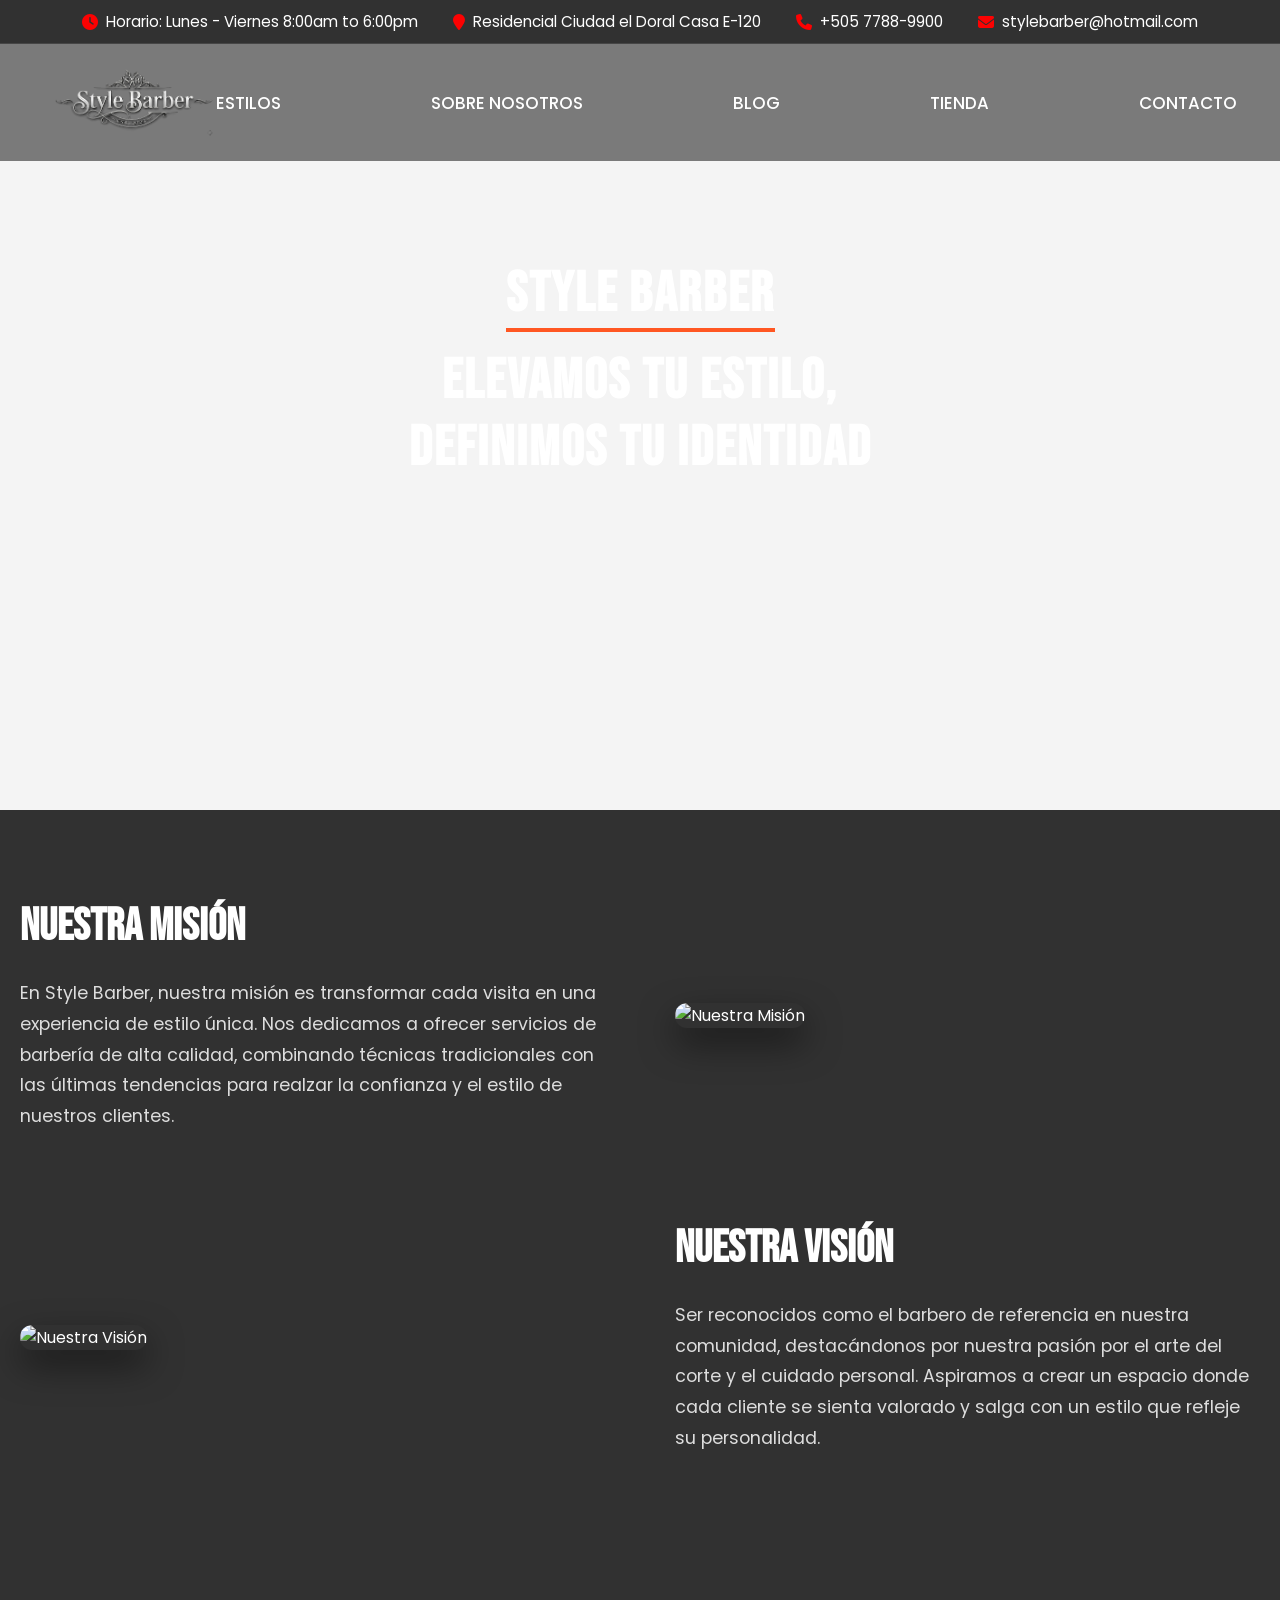
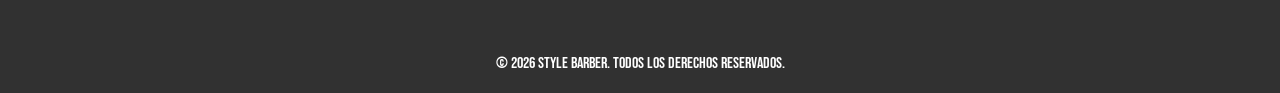
==== pages/about.html @ bc14a7db "Cambios" ====
<!DOCTYPE html>
<html lang="es">

<head>
    <meta charset="UTF-8">
    <meta name="viewport" content="width=device-width, initial-scale=1.0">
    <link rel="stylesheet" href="https://cdnjs.cloudflare.com/ajax/libs/font-awesome/6.5.1/css/all.min.css">
    <link rel="stylesheet" href="../css/global.css">
    <link rel="stylesheet" href="../css/about.css">
    <title>Sobre Nosotros | Style Barber</title>
</head>

<body>
    <div class="portada-principal">
    <header class="header">
        <div class="top-bar">
            <div class="container">

                <div class="contact-info">
                    <div class="info-item horario">
                        <i class="fa fa-clock"></i>
                        <span>Horario: Lunes - Viernes 8:00am to 6:00pm</span>
                    </div>
                    <div class="info-item direccion">
                        <i class="fa fa-map-marker"></i>
                        <span>Residencial Ciudad el Doral Casa E-120</span>
                    </div>
                    <div class="info-item telefono">
                        <i class="fa fa-phone"></i>
                        <a href="tel:+50577889900">+505 7788-9900</a>
                    </div>
                    <div class="info-item email">
                        <i class="fa fa-envelope"></i>
                        <a href="mailto:stylebarber@hotmail.com">stylebarber@hotmail.com</a>
                    </div>
                </div>

            </div>
        </div>

        <nav class="navbar">
            <div class="navbar-container">
                <div class="logo">
                    <a href="../index.html">
                        <img src="../assets/logoT.PNG" alt="Style Barber" width="200" height="100">
                    </a>
                </div>
                <div class="hamburger">
                    <i class="fa-solid fa-bars"></i>
                </div>
                <ul class="nav-menu">
                    <li><a href="styles.html">Estilos</a></li>
                    <li><a href="about.html">Sobre Nosotros</a></li>
                    <li><a href="blog.html">Blog</a></li>
                    <li><a href="shop.html">Tienda</a></li>
                    <li><a href="contact.html">Contacto</a></li>
                </ul>
            </div>
        </nav>
    </header>
    <main>
        <section class="about-section">
            <div class="container">
                <span class="section-title">Style Barber</span>
                <h1 class="section-heading">Elevamos Tu Estilo,
                    <br>
                    Definimos Tu Identidad
                </h1>
            </div>
        </section>
    </div>
        <section class="mission-vision">
    <div class="container">

        <!-- MISIÓN -->
        <div class="mission">
            <div class="text-content">
                <h2>Nuestra Misión</h2>
                <p>En Style Barber, nuestra misión es transformar cada visita en una experiencia de estilo única. Nos dedicamos a ofrecer servicios de barbería de alta calidad, combinando técnicas tradicionales con las últimas tendencias para realzar la confianza y el estilo de nuestros clientes.</p>
            </div>
            <div class="image-content">
                <img src="../assets/mision.jpg" alt="Nuestra Misión" loading="lazy">
            </div>
        </div>

        <!-- VISIÓN -->
        <div class="vision">
            <div class="image-content">
                <img src="../assets/vision.jpg" alt="Nuestra Visión" loading="lazy">
            </div>
            <div class="text-content">
                <h2>Nuestra Visión</h2>
                <p>Ser reconocidos como el barbero de referencia en nuestra comunidad, destacándonos por nuestra pasión por el arte del corte y el cuidado personal. Aspiramos a crear un espacio donde cada cliente se sienta valorado y salga con un estilo que refleje su personalidad.</p>
            </div>
        </div>

    </div>
</section>
    </main>

        <footer>
            <p>&copy; 2026 Style Barber. Todos los derechos reservados.</p>
        </footer>

        <script src="../JS/script.js"></script>
</body>

</html>
---- css/global.css ----
@import url('https://fonts.googleapis.com/css2?family=Poppins:ital,wght@0,100;0,200;0,300;0,400;0,500;0,600;0,700;0,800;0,900;1,100;1,200;1,300;1,400;1,500;1,600;1,700;1,800;1,900&display=swap');
@import url('https://fonts.googleapis.com/css2?family=Bebas+Neue&display=swap');

* {
    margin: 0;
    padding: 0;
    box-sizing: border-box;
    text-decoration: none;
    list-style: none;
}

body {
    font-family: 'Poppins', sans-serif;
    background-color: #f4f4f4;
    color: #333;
}

/* ==================== TOP BAR ==================== */
.top-bar {
    background-color: rgba(0, 0, 0, 0.8);
    color: #fff;
    padding: 10px 0;
    width: 100%;
    font-size: 0.95rem;
    border-bottom: 1px solid rgba(255, 255, 255, 0.1);
}

.top-bar .container {
    max-width: 1400px;
    margin: 0 auto;
    padding: 0 15px;
    display: flex;
    justify-content: center;
}

.contact-info {
    display: flex;
    align-items: center;
    justify-content: center;
    gap: 35px;
    flex-wrap: nowrap;
    overflow-x: auto;
    width: 100%;
}

.info-item {
    display: flex;
    align-items: center;
    gap: 8px;
    white-space: nowrap;
    flex-shrink: 0;
}

.info-item i {
    color: #fc0202;
    font-size: 1rem;
}

/* Hover */
.top-bar a {
    color: #fff;
    transition: color 0.3s ease;
}

.contact-info a:hover {
    color: rgb(252, 2, 2);
}

/* ==================== NAVBAR ==================== */
.navbar {
    background-color: rgba(0, 0, 0, 0.5);
    padding: 15px 20px;
    width: 100%;
    box-sizing: border-box;
    display: flex;
    align-items: center;
    position: sticky;
    top: 0;
    z-index: 1000;
}

.navbar-container {
    max-width: 1400px;
    margin: 0 auto;
    padding: 0 25px;
    width: 100%;
    display: flex;
    align-items: center;
    justify-content: space-between;
}

.navbar .logo {
    flex-shrink: 0;
}

.navbar .logo img {
    padding: 0;
    height: 80px;
    width: auto;
}

.navbar ul {
    display: flex;
    gap: 150px;
    margin: 0;
    padding: 0;
    align-items: center;
}

.navbar ul li {
    display: inline-block;
}

.navbar a {
    color: #fff;
    transition: color 0.3s ease;
    text-transform: uppercase;
    font-size: 1.05rem;
    font-weight: 500;
    white-space: nowrap;
}

.navbar a:hover {
    color: rgb(252, 2, 2);
}

@media (max-width: 1100px) {
    .contact-info {
        gap: 15px;
    }

    .navbar ul {
        gap: 20px;
    }
}

@media (max-width: 768px) {
    .top-bar .container {
        padding: 0 12px;
    }

    .contact-info {
        gap: 18px;
        font-size: 0.9rem;
        justify-content: flex-start;
        /* Evita corte del correo */
    }

    .navbar {
        padding: 12px 15px;
    }

    .navbar .logo img {
        height: 58px;
    }

    .navbar ul {
        display: none;
        /* Se activará con JS después */
        flex-direction: column;
        gap: 18px;
        position: absolute;
        top: 100%;
        left: 0;
        width: 100%;
        background-color: rgba(0, 0, 0, 0.98);
        padding: 25px 0;
        align-items: center;
    }
}

/* ==================== HAMBURGER MENU ==================== */
.hamburger {
    display: none;
    font-size: 2rem;
    color: #fff;
    cursor: pointer;
    padding: 5px;
}

/* Menú en desktop */
.nav-menu {
    display: flex;
    gap: 150px;
    /* El que tú pusiste */
    margin: 0;
    padding: 0;
    align-items: center;
}

/* ==================== RESPONSIVE - MÓVIL ==================== */
@media (max-width: 992px) {
    .hamburger {
        display: block;
    }

    .nav-menu {
        display: none;
        flex-direction: column;
        gap: 25px;
        position: absolute;
        top: 100%;
        left: 0;
        width: 100%;
        background-color: rgba(0, 0, 0, 0.95);
        padding: 30px 0;
        text-align: center;
    }

    .nav-menu.active {
        display: flex;
    }

    .navbar-container {
        justify-content: space-between;
    }
}

footer {
    background-color: rgba(0, 0, 0, 0.8);
    color: #ffffff;
    text-align: center;
    padding: 20px;
    font-family: 'Bebas Neue', cursive;
}
---- css/about.css ----
.portada-principal {
    background-image: url('../assets/portada_about.JPG');
    background-position: center top;
    background-repeat: no-repeat;
    background-size: cover;
    min-height: 90vh;
}

.about-section {
    margin: 40px 0;
    padding: 60px 0;
    text-align: center;
    display: flex;
    flex-direction: column;
}

.section-title {
    font-family: 'Bebas Neue', cursive;
    letter-spacing: 2px;
    font-size: 3.5em;
    margin-bottom: 20px;
    color: #ffffff;
    font-weight: bold;
    border-bottom: 4px solid #ff5722;
}

.section-heading {
    font-family: 'Bebas Neue', cursive;
    letter-spacing: 2px;
    font-size: 3.5em;
    padding: 20px 0;
    color: #ffffff;
}

.mission-vision {
    padding: 90px 20px;
    background-color: rgba(0, 0, 0, 0.8);
    color: #fff;
}

.mission-vision .container {
    max-width: 1250px;
    margin: 0 auto;
}

.mission, .vision {
    display: flex;
    align-items: center;
    gap: 70px;
    margin-bottom: 90px;
    flex-wrap: wrap;
}

/* === MISIÓN === */
.mission .text-content {
    order: 1;
}

.mission .image-content {
    order: 2;
}

/* === VISIÓN === */
.vision .text-content {
    order: 2;        /* Texto a la derecha */
}

.vision .image-content {
    order: 1;        /* Imagen a la izquierda */
}

.text-content {
    flex: 1;
    min-width: 300px;
}

.text-content h2 {
    font-family: 'Bebas Neue', cursive;
    font-size: 2.8rem;
    margin-bottom: 25px;
    color: #fff;
}

.text-content p {
    font-size: 1.1rem;
    line-height: 1.75;
    color: #ddd;
}

.image-content {
    flex: 1;
    min-width: 300px;
}

.image-content img {
    width: 100%;
    height: auto;
    border-radius: 12px;
    box-shadow: 0 15px 35px rgba(0, 0, 0, 0.5);
}

/* Responsive */
@media (max-width: 768px) {
    .mission, .vision {
        flex-direction: column !important;
        text-align: center;
        gap: 40px;
    }
}
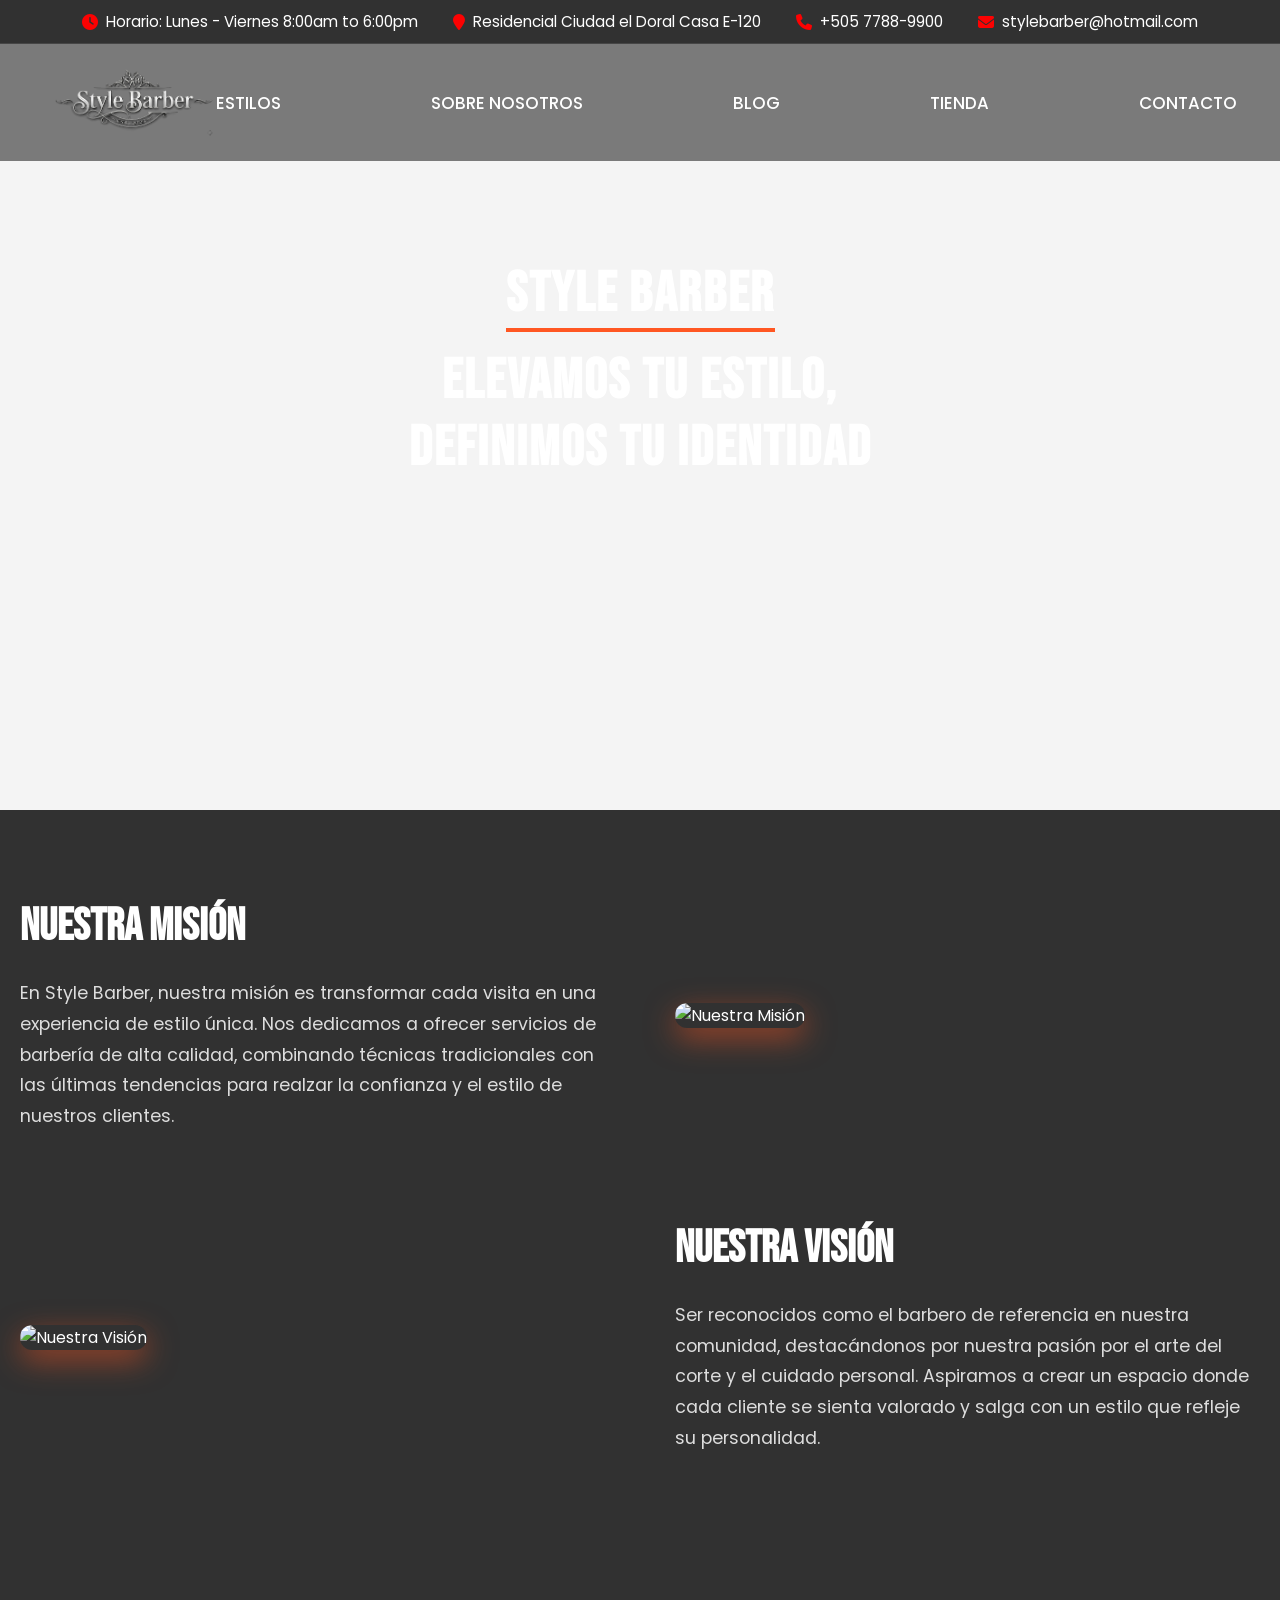
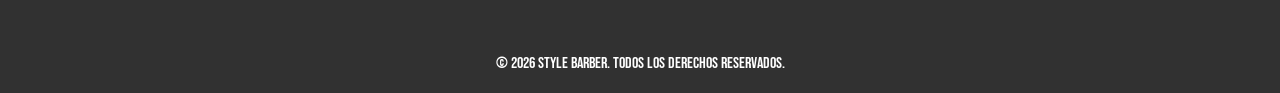
==== commit f2d90554: "Nuevo" ====
--- a/pages/about.html
+++ b/pages/about.html
@@ -72,7 +72,6 @@
         <section class="mission-vision">
     <div class="container">
 
-        <!-- MISIÓN -->
         <div class="mission">
             <div class="text-content">
                 <h2>Nuestra Misión</h2>
@@ -83,7 +82,6 @@
             </div>
         </div>
 
-        <!-- VISIÓN -->
         <div class="vision">
             <div class="image-content">
                 <img src="../assets/vision.jpg" alt="Nuestra Visión" loading="lazy">
--- a/css/about.css
+++ b/css/about.css
@@ -51,7 +51,6 @@
     flex-wrap: wrap;
 }
 
-/* === MISIÓN === */
 .mission .text-content {
     order: 1;
 }
@@ -60,13 +59,12 @@
     order: 2;
 }
 
-/* === VISIÓN === */
 .vision .text-content {
-    order: 2;        /* Texto a la derecha */
+    order: 2;        
 }
 
 .vision .image-content {
-    order: 1;        /* Imagen a la izquierda */
+    order: 1;       
 }
 
 .text-content {
@@ -96,7 +94,7 @@
     width: 100%;
     height: auto;
     border-radius: 12px;
-    box-shadow: 0 15px 35px rgba(0, 0, 0, 0.5);
+    box-shadow: 0 10px 30px #ff572288;
 }
 
 /* Responsive */
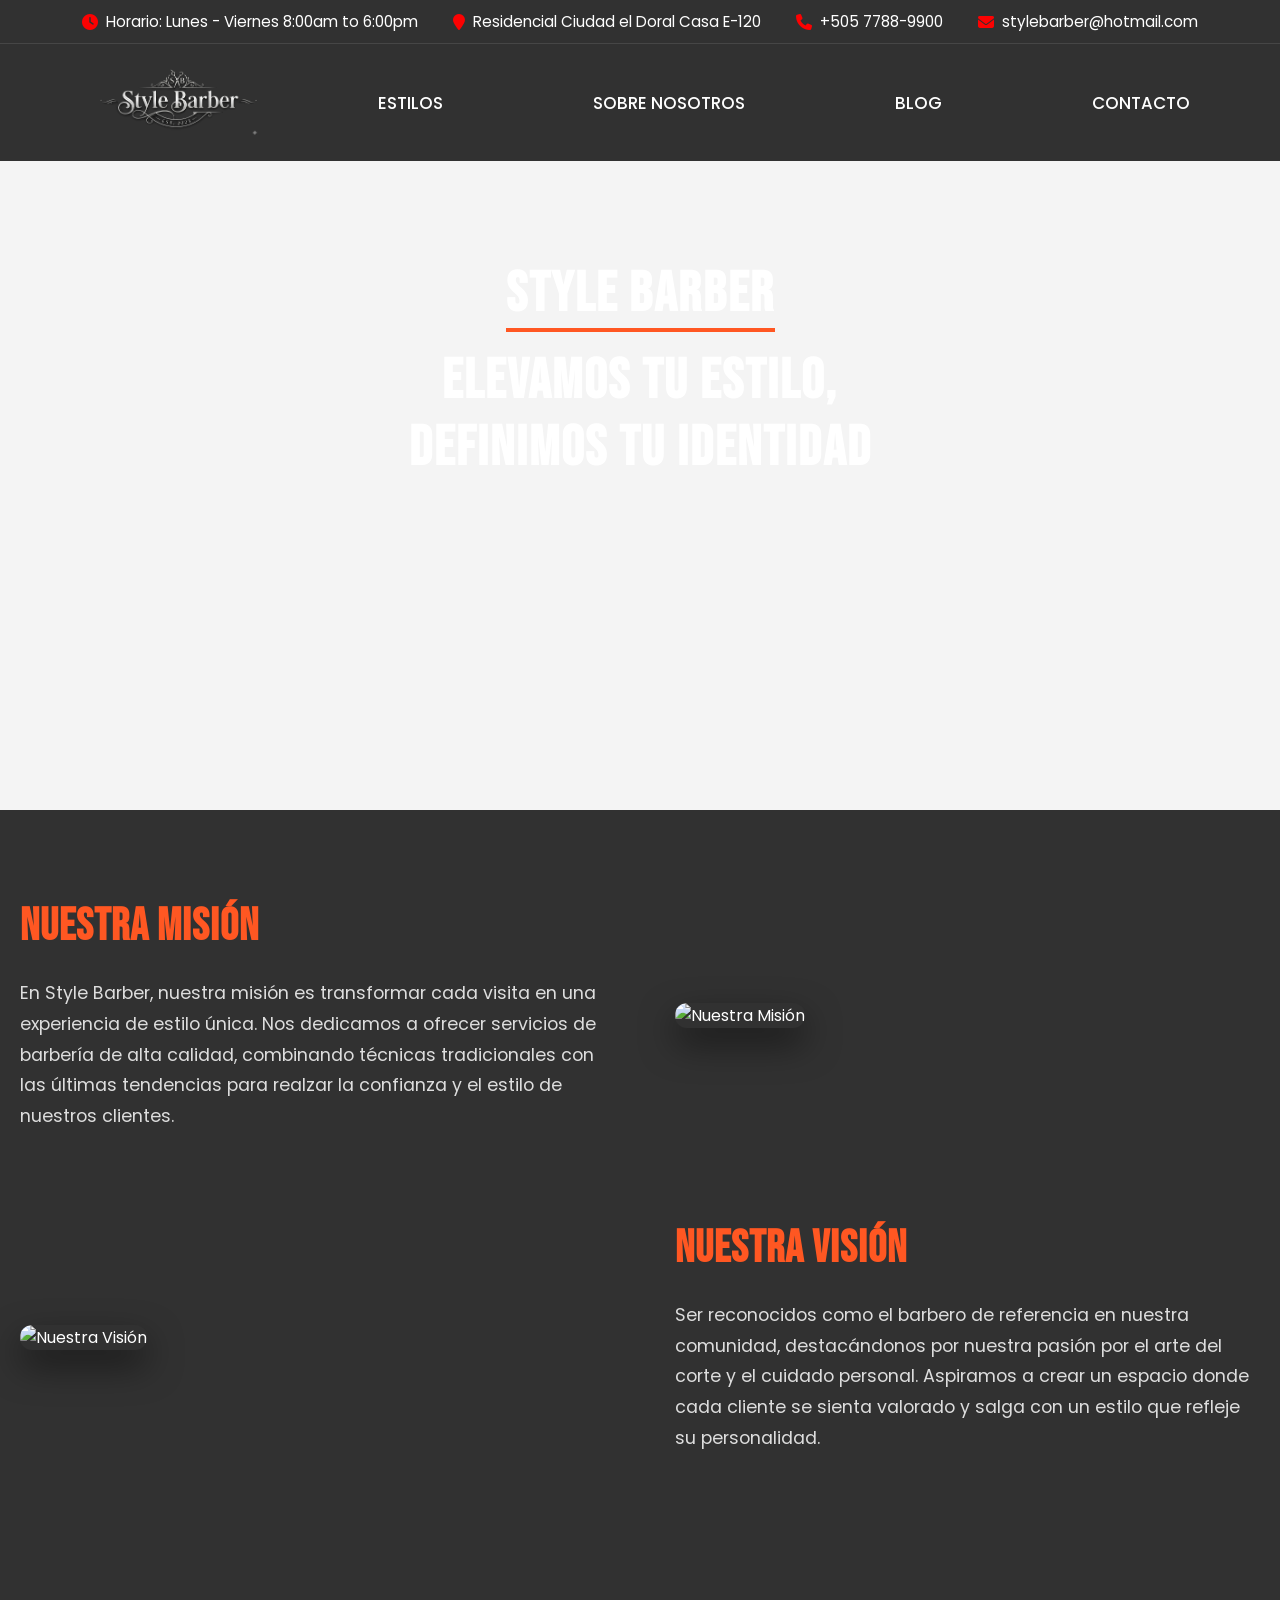
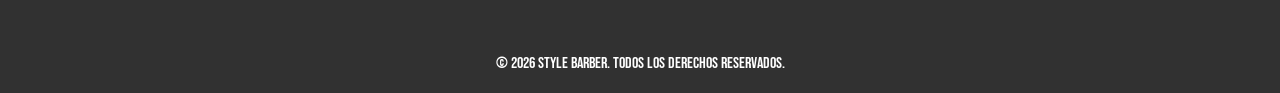
==== commit 12f8befb: "26-06" ====
--- a/pages/about.html
+++ b/pages/about.html
@@ -52,7 +52,6 @@
                     <li><a href="styles.html">Estilos</a></li>
                     <li><a href="about.html">Sobre Nosotros</a></li>
                     <li><a href="blog.html">Blog</a></li>
-                    <li><a href="shop.html">Tienda</a></li>
                     <li><a href="contact.html">Contacto</a></li>
                 </ul>
             </div>
--- a/css/global.css
+++ b/css/global.css
@@ -17,12 +17,12 @@
 
 /* ==================== TOP BAR ==================== */
 .top-bar {
-    background-color: rgba(0, 0, 0, 0.8);
+    background-color: rgba(0, 0, 0, 0.8) !important;
     color: #fff;
     padding: 10px 0;
     width: 100%;
     font-size: 0.95rem;
-    border-bottom: 1px solid rgba(255, 255, 255, 0.1);
+    border-bottom: 1px solid rgba(255, 255, 255, 0.1) !important;
 }
 
 .top-bar .container {
@@ -68,7 +68,7 @@
 
 /* ==================== NAVBAR ==================== */
 .navbar {
-    background-color: rgba(0, 0, 0, 0.5);
+    background-color: rgba(0, 0, 0, 0.8) !important;
     padding: 15px 20px;
     width: 100%;
     box-sizing: border-box;
@@ -82,7 +82,7 @@
 .navbar-container {
     max-width: 1400px;
     margin: 0 auto;
-    padding: 0 25px;
+    padding: 0 70px;
     width: 100%;
     display: flex;
     align-items: center;
--- a/css/about.css
+++ b/css/about.css
@@ -74,9 +74,10 @@
 
 .text-content h2 {
     font-family: 'Bebas Neue', cursive;
+    letter-spacing: 1px;
     font-size: 2.8rem;
     margin-bottom: 25px;
-    color: #fff;
+    color: #ff5722;
 }
 
 .text-content p {
@@ -94,7 +95,7 @@
     width: 100%;
     height: auto;
     border-radius: 12px;
-    box-shadow: 0 10px 30px #ff572288;
+    box-shadow: 0 15px 35px rgba(0, 0, 0, 0.5);
 }
 
 /* Responsive */
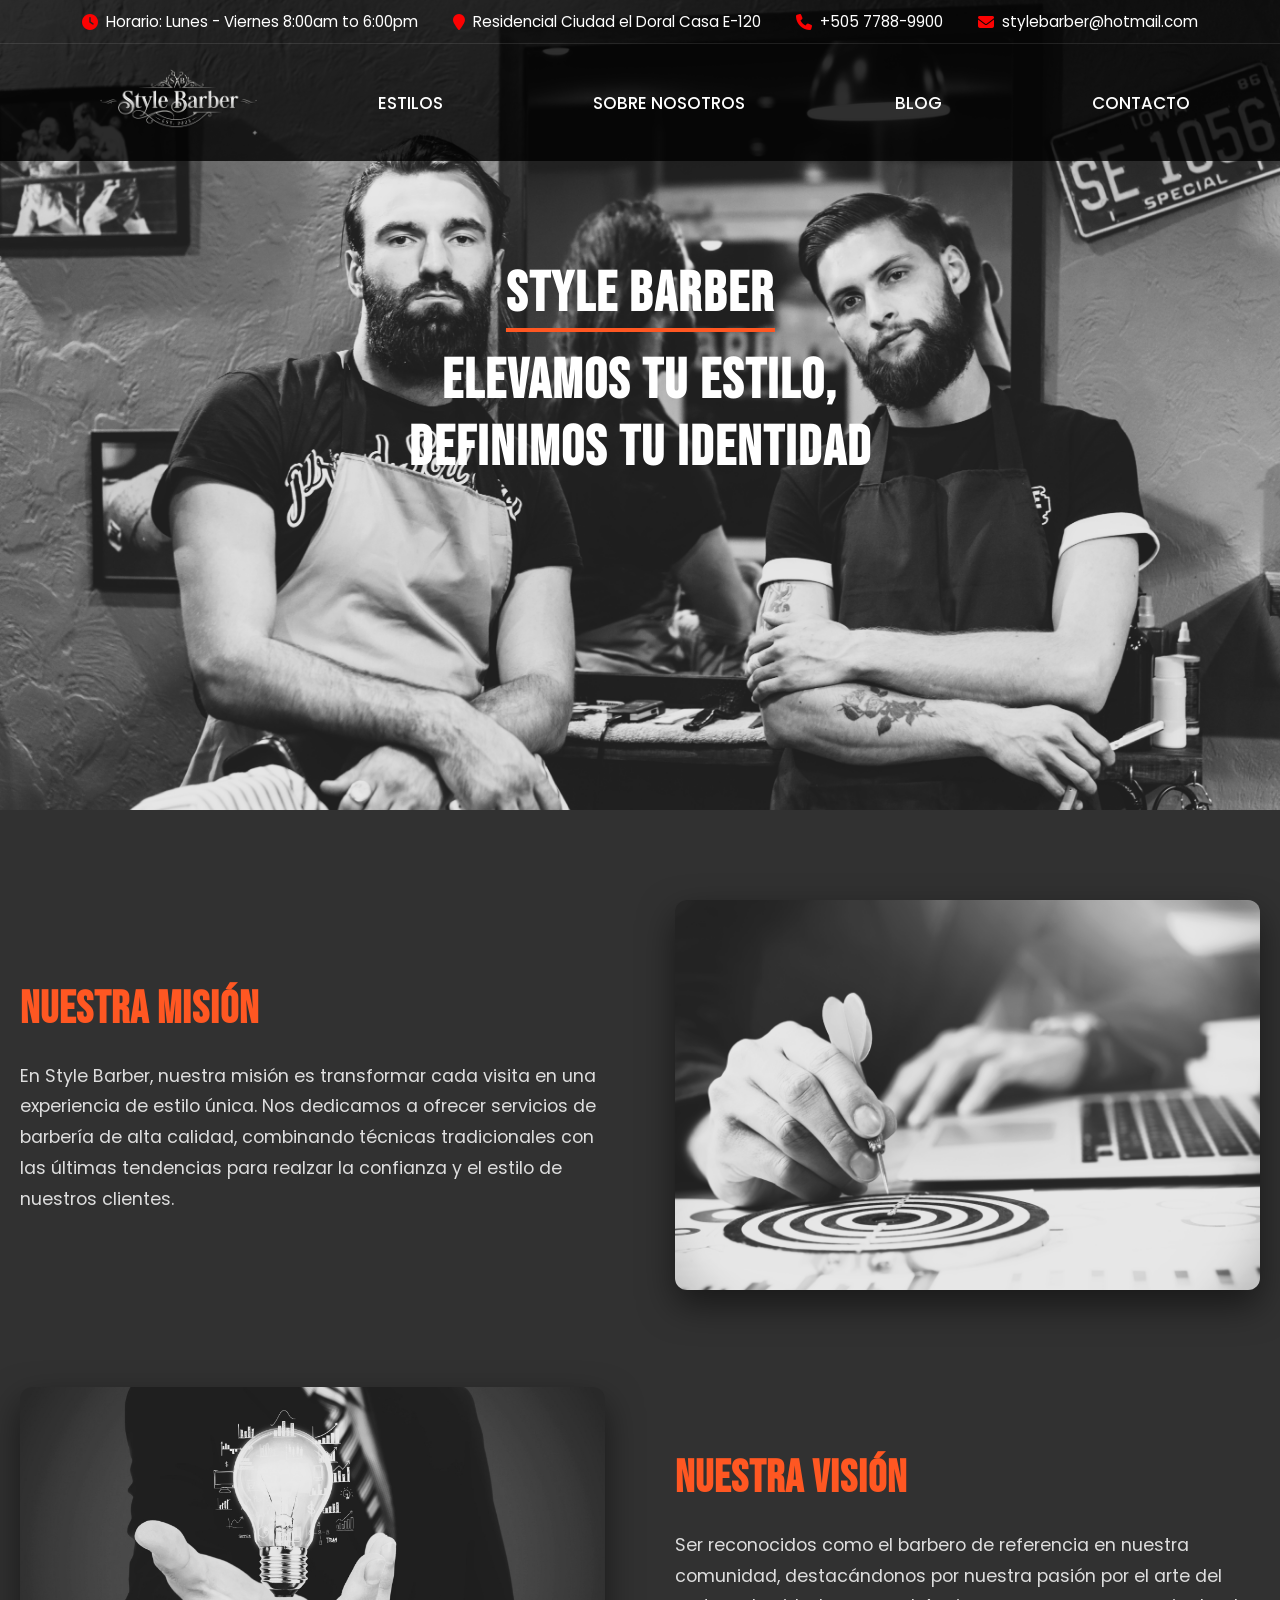
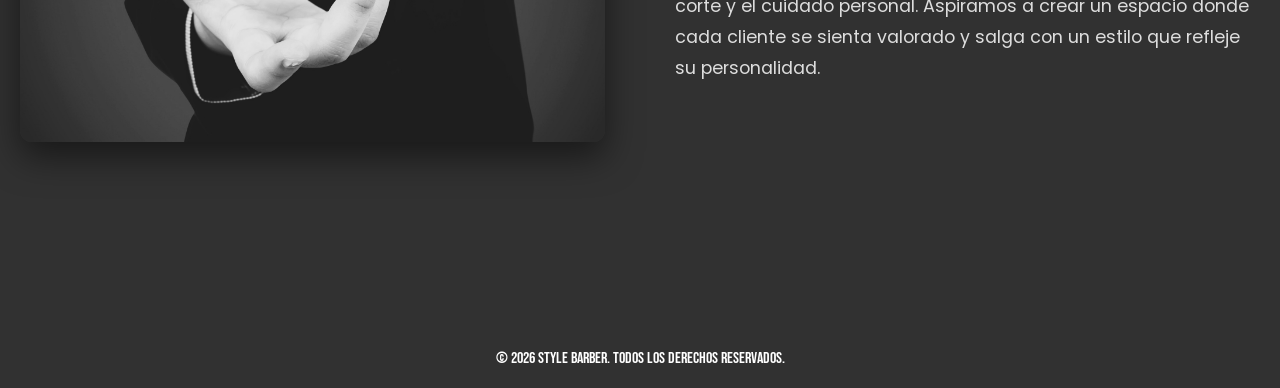
==== commit 4b483a8e: "Nuevo" ====
--- a/pages/about.html
+++ b/pages/about.html
@@ -77,13 +77,13 @@
                 <p>En Style Barber, nuestra misión es transformar cada visita en una experiencia de estilo única. Nos dedicamos a ofrecer servicios de barbería de alta calidad, combinando técnicas tradicionales con las últimas tendencias para realzar la confianza y el estilo de nuestros clientes.</p>
             </div>
             <div class="image-content">
-                <img src="../assets/mision.jpg" alt="Nuestra Misión" loading="lazy">
+                <img src="../assets/mision.JPG" alt="Nuestra Misión" loading="lazy">
             </div>
         </div>
 
         <div class="vision">
             <div class="image-content">
-                <img src="../assets/vision.jpg" alt="Nuestra Visión" loading="lazy">
+                <img src="../assets/vision.JPG" alt="Nuestra Visión" loading="lazy">
             </div>
             <div class="text-content">
                 <h2>Nuestra Visión</h2>
--- a/css/about.css
+++ b/css/about.css
@@ -1,5 +1,5 @@
 .portada-principal {
-    background-image: url('../assets/portada_about.JPG');
+    background-image: url('../assets/portada_about.jpg');
     background-position: center top;
     background-repeat: no-repeat;
     background-size: cover;
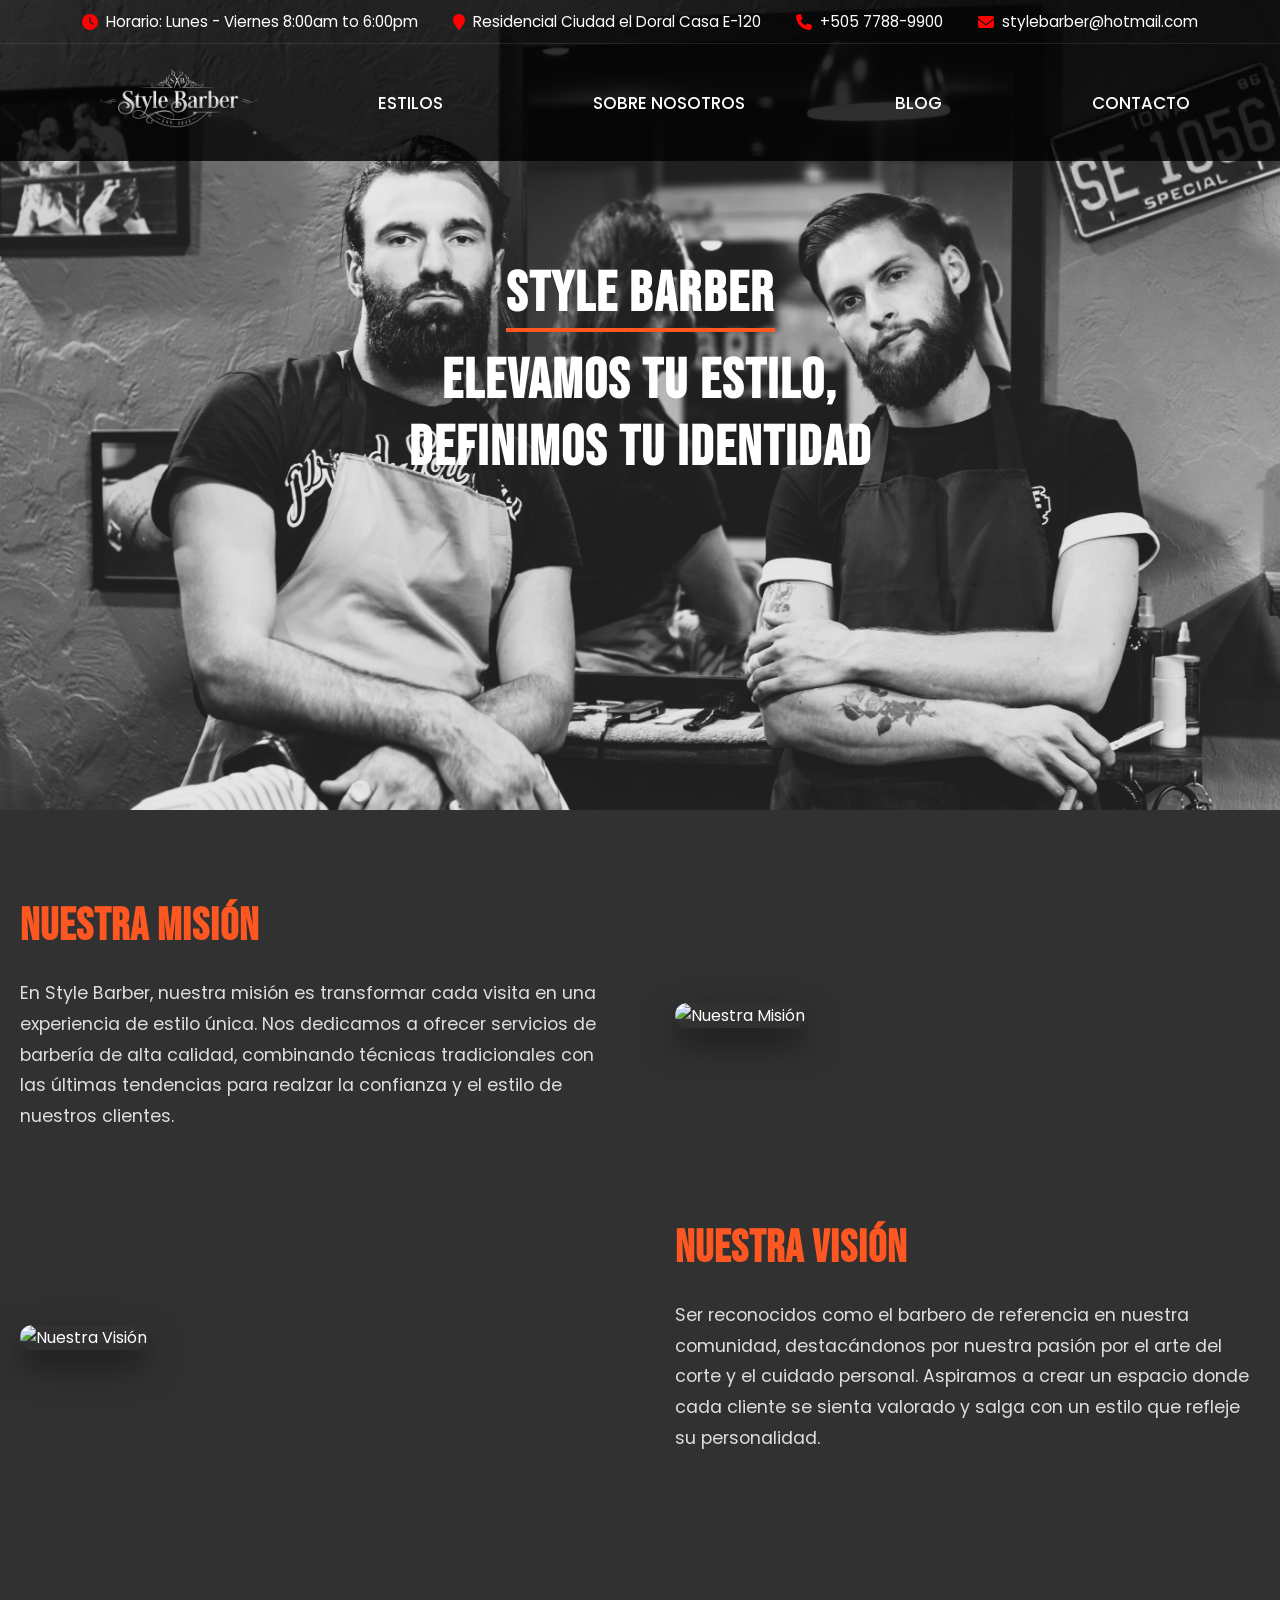
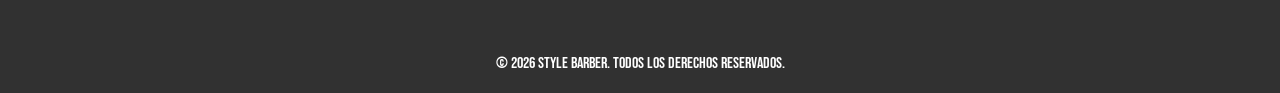
==== commit 1ffc5f53: "27-06" ====
--- a/pages/about.html
+++ b/pages/about.html
@@ -77,13 +77,13 @@
                 <p>En Style Barber, nuestra misión es transformar cada visita en una experiencia de estilo única. Nos dedicamos a ofrecer servicios de barbería de alta calidad, combinando técnicas tradicionales con las últimas tendencias para realzar la confianza y el estilo de nuestros clientes.</p>
             </div>
             <div class="image-content">
-                <img src="../assets/mision.JPG" alt="Nuestra Misión" loading="lazy">
+                <img src="../assets/mision.jpg" alt="Nuestra Misión" loading="lazy">
             </div>
         </div>
 
         <div class="vision">
             <div class="image-content">
-                <img src="../assets/vision.JPG" alt="Nuestra Visión" loading="lazy">
+                <img src="../assets/vision.jpg" alt="Nuestra Visión" loading="lazy">
             </div>
             <div class="text-content">
                 <h2>Nuestra Visión</h2>
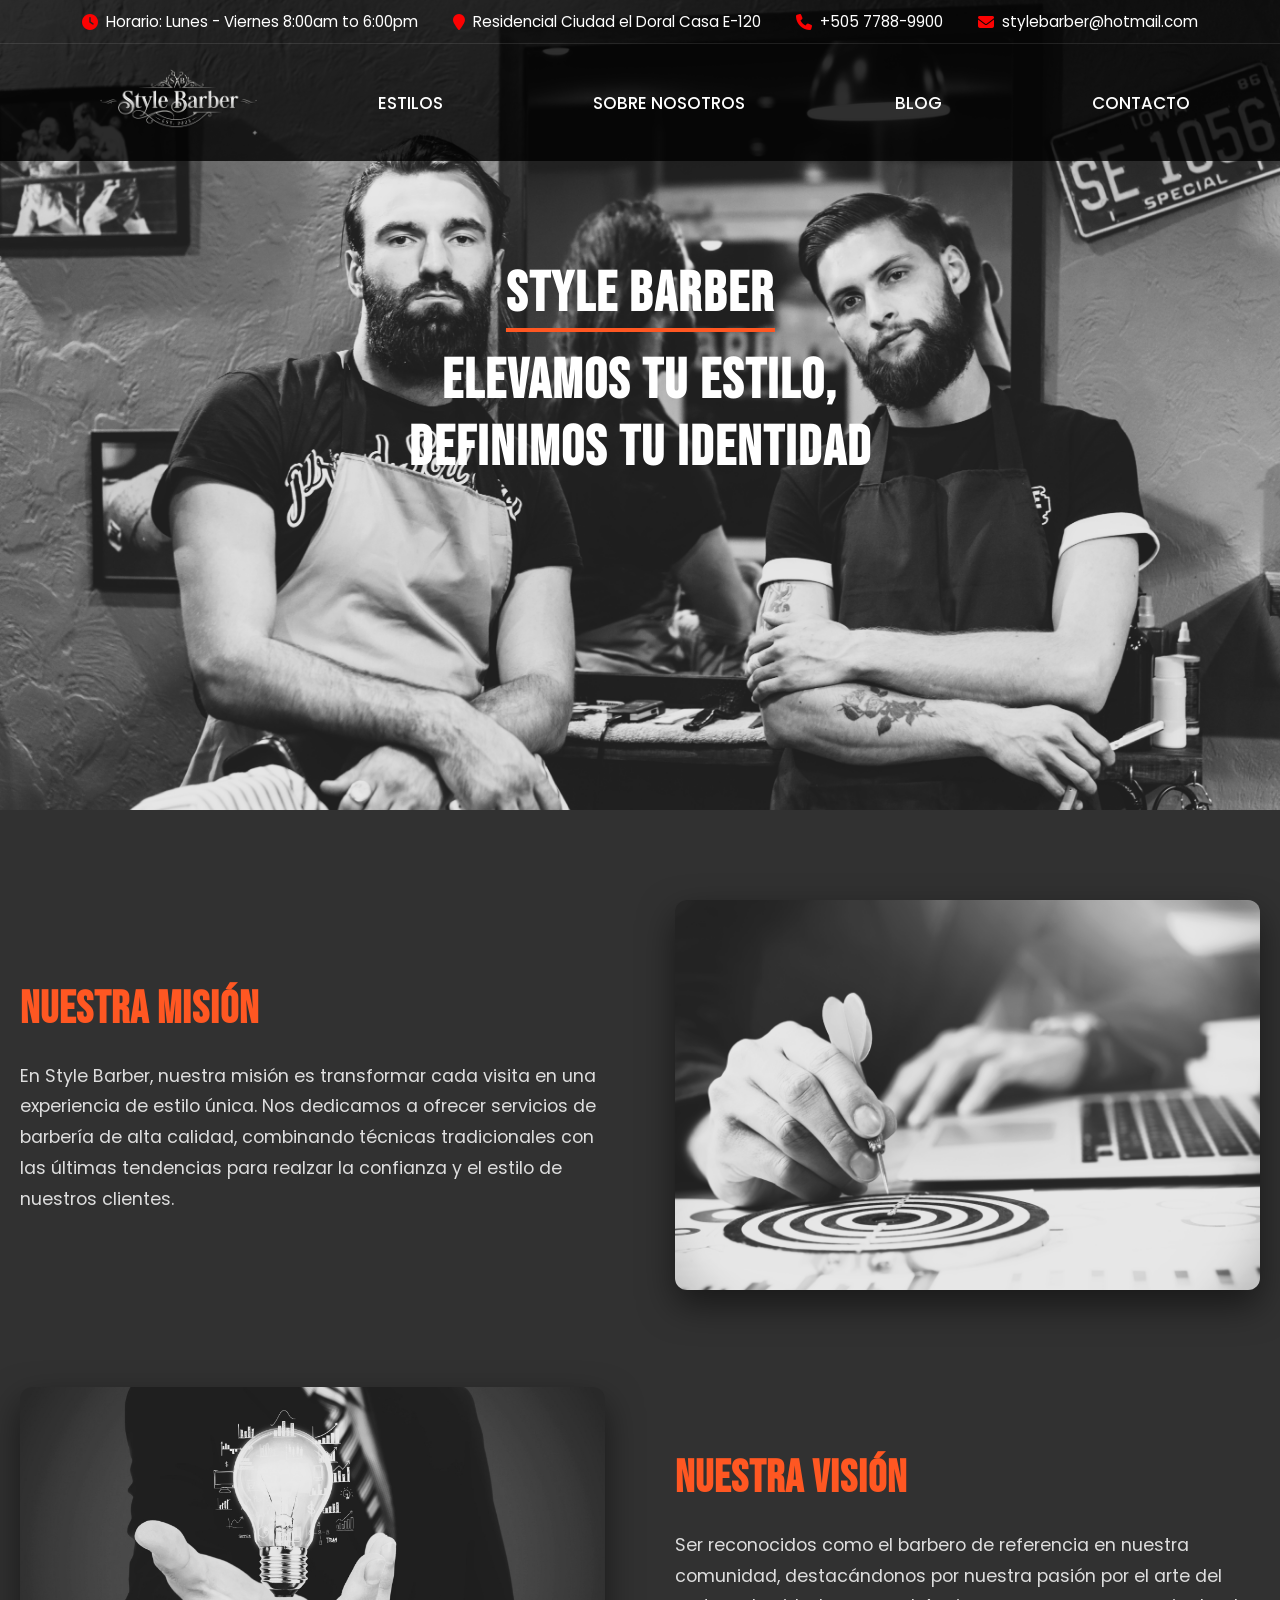
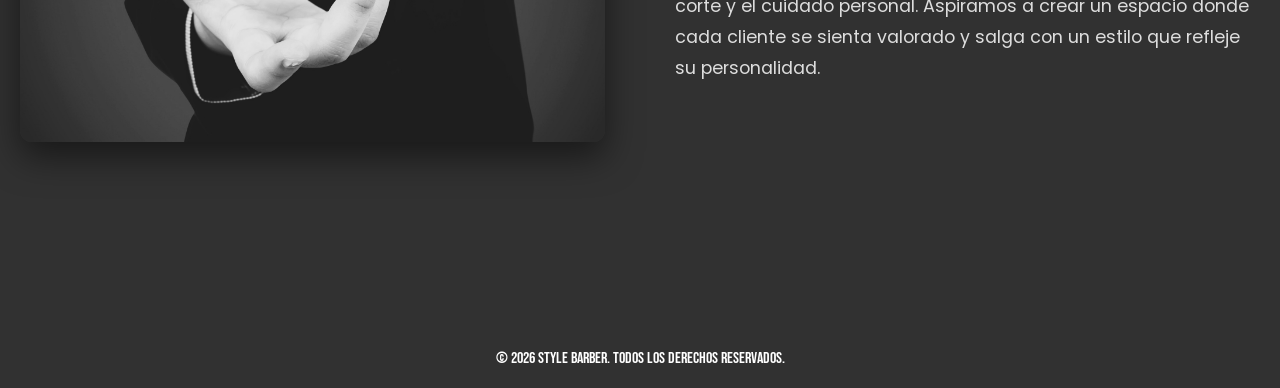
==== commit ac885e1c: "2.7" ====
--- a/pages/about.html
+++ b/pages/about.html
@@ -77,13 +77,13 @@
                 <p>En Style Barber, nuestra misión es transformar cada visita en una experiencia de estilo única. Nos dedicamos a ofrecer servicios de barbería de alta calidad, combinando técnicas tradicionales con las últimas tendencias para realzar la confianza y el estilo de nuestros clientes.</p>
             </div>
             <div class="image-content">
-                <img src="../assets/mision.jpg" alt="Nuestra Misión" loading="lazy">
+                <img src="../assets/misionc.jpg" alt="Nuestra Misión" loading="lazy">
             </div>
         </div>
 
         <div class="vision">
             <div class="image-content">
-                <img src="../assets/vision.jpg" alt="Nuestra Visión" loading="lazy">
+                <img src="../assets/visionc.jpg" alt="Nuestra Visión" loading="lazy">
             </div>
             <div class="text-content">
                 <h2>Nuestra Visión</h2>
